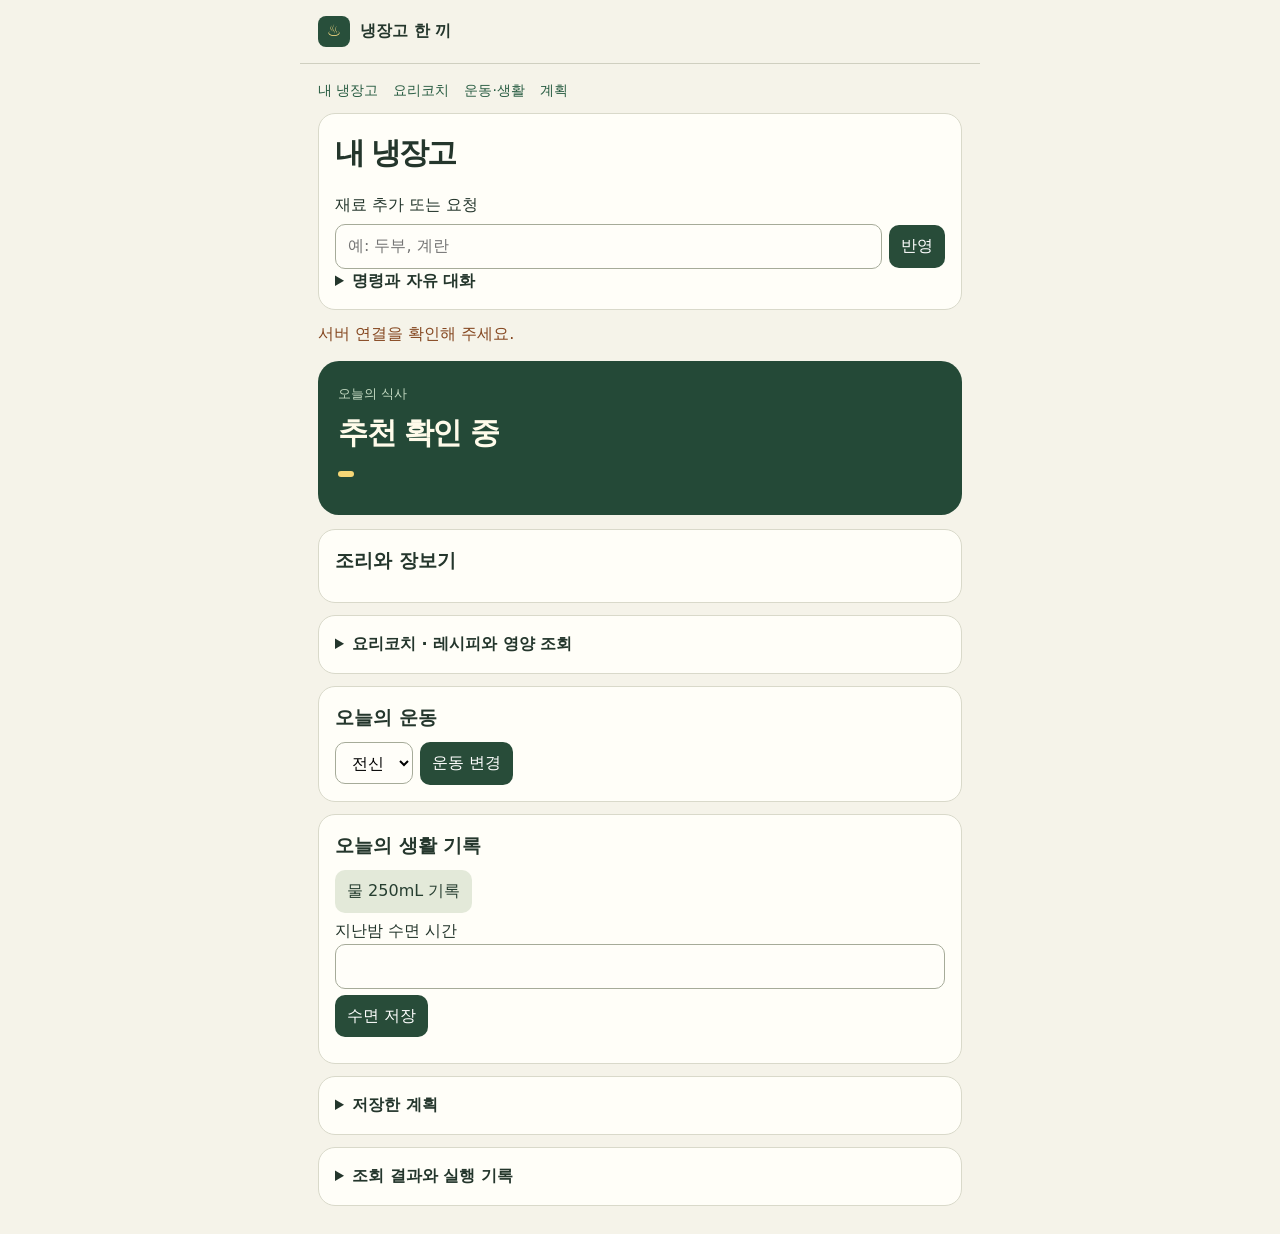
==== fridge_agent/index.html @ 01d54bc4 "모바일 식사 카드, 조리·운동·생활 기록과 실제 화면 예시 추가" ====
<!doctype html><html lang="ko"><meta charset="utf-8"><meta name="viewport" content="width=device-width,initial-scale=1"><meta name="theme-color" content="#264939"><title>냉장고 한 끼</title>
<style>
*{box-sizing:border-box}body{margin:0;background:#f5f3e9;color:#24362c;font:16px/1.55 system-ui,sans-serif;word-break:keep-all}main,header{width:min(100%,680px);margin:auto;padding:16px 18px}header{display:flex;align-items:center;gap:10px;border-bottom:1px solid #cfcfc0;font-weight:750}header span{background:#284f3b;color:#ffdf86;padding:3px 9px;border-radius:8px}h1,h2,h3,p{margin:0 0 10px}h1{font-size:30px;letter-spacing:-2px}h2{font-size:19px}button,input,select{font:inherit;border-radius:10px;padding:9px 12px;min-height:42px}button{border:0;background:#284c39;color:#fff;cursor:pointer}button:disabled{opacity:.55}input,select{max-width:100%;min-width:0;border:1px solid #a6ab99;background:#fffef9}label{display:block;margin:6px 0}label input:not([type=checkbox]){display:block;width:100%}.row,#chips,#links{display:flex;gap:7px;flex-wrap:wrap;align-items:center}.row input{flex:1}section.card,details.panel{background:#fffef8;border:1px solid #d9d9ca;border-radius:17px;padding:16px;margin:12px 0}summary{cursor:pointer;font-weight:700}.hero{background:#244937;color:#fffbea;border-radius:21px;padding:20px;margin:14px 0}.hero small{color:#c5dbc3}.hero h2{font-size:30px;letter-spacing:-1.5px;margin:4px 0}.hero b{display:inline-block;background:#f6d776;color:#273525;border-radius:6px;padding:3px 8px;font-size:14px}.hero p{margin:10px 0 0}.chip{background:#e8edde;color:#284638;padding:4px 10px;border-radius:20px;font-size:14px}a{color:#285c42}#links a{padding:4px}#result{white-space:pre-wrap;overflow-wrap:anywhere;font-size:13px}nav{display:flex;gap:15px;flex-wrap:wrap;font-size:14px}nav a{text-decoration:none}#feedback{color:#854720}details[open]>summary{margin-bottom:10px}button.secondary{background:#e3e9d9;color:#263e30}input[type=checkbox]{min-height:auto}section,details{scroll-margin:12px}
</style>
<header><span aria-hidden="true">♨</span>냉장고 한 끼</header><main>
<nav><a href="#pantry">내 냉장고</a><a href="#coach">요리코치</a><a href="#wellness">운동·생활</a><a href="#schedule">계획</a></nav>
<section id="pantry" class="card"><h1>내 냉장고</h1><div id="chips"></div>
<form id="form"><label for="entry">재료 추가 또는 요청</label><div class="row"><input id="entry" placeholder="예: 두부, 계란" required><button>반영</button></div></form>
<details><summary>명령과 자유 대화</summary><p>삭제 달걀 · 시간 20 · 외식 · 집밥 · 대체 양파 · 레시피 달걀찜 · 식품영양 두부</p><label><input type="checkbox" id="natural"> 자유 대화 (서버 모델 키 필요)</label></details></section>
<p id="feedback" role="status"></p>
<article class="hero"><small>오늘의 식사</small><h2 id="meal">추천 확인 중</h2><b id="metrics" hidden></b><p id="mealNote"></p></article>
<section class="card" id="mealActions"><h2>조리와 장보기</h2><p id="guide"></p><div id="links"></div><form id="cookForm" hidden><div class="row"><label>조리 인분 <input name="servings" type="number" min="1" max="20" value="1" required></label><label>실제 시간(분) <input name="minutes" type="number" min="1" max="600" required></label><button>조리 완료</button></div></form><div id="eatActions"></div></section>
<details class="panel"><summary>요리코치 · 레시피와 영양 조회</summary><form id="coach"><h2>요리코치</h2><label>먹고 싶은 메뉴 <input name="dish" placeholder="달걀찜" required></label>
<label>먼저 쓸 재료 <input name="ingredient" placeholder="달걀" required></label>
<label>제품 바코드 (선택) <input name="barcode" inputmode="numeric" pattern="[0-9]{8,14}"></label>
<button>조리법과 영양 확인</button></form><section id="cooking" aria-live="polite"></section>
</details>
<section class="card" id="wellness"><h2>오늘의 운동</h2><p id="routine"></p><form id="training" class="row"><select id="focus" aria-label="운동 부위"><option>전신</option><option>코어</option><option>상체</option><option>하체</option></select><button>운동 변경</button></form></section>
<section class="card"><h2>오늘의 생활 기록</h2><p id="water"></p><button id="drink" class="secondary">물 250mL 기록</button><form id="sleepForm"><label>지난밤 수면 시간 <input name="hours" type="number" min="0" max="24" step="0.5" required></label><button>수면 저장</button></form><p id="journal"></p></section>
<details class="panel"><summary>저장한 계획</summary><section><h2>저장한 계획</h2><form id="schedule"><label>날짜 <input type="date" id="day" required></label><label>시작 <input type="time" id="start" required></label><label>종료 <input type="time" id="end" required></label><button>현재 계획 저장</button></form><div id="saved"></div><p id="notice" role="status"></p></section>
</details><details class="panel"><summary>조회 결과와 실행 기록</summary><pre id="result"></pre></details></main><script>
document.querySelector("nav").addEventListener("click",event=>{
 const href=event.target.closest("a")?.getAttribute("href");
 if(href){const panel=document.querySelector(href)?.closest("details");if(panel)panel.open=true}
});
let currentPlan;
async function request(path,method="GET",body){
 const r=await fetch(path,{method,headers:{"Content-Type":"application/json"},body:body&&JSON.stringify(body)});
 if(!r.ok)throw Error("계획 처리 실패");
 return r.status===204?null:r.json();
}
async function refresh(){
 const rows=await request("/api/plans");saved.replaceChildren();
 for(const row of rows){
  const line=document.createElement("p");line.textContent=row.trip_date+" "+row.start_time+"–"+row.end_time+" "+row.title+" ";
  for(const action of ["수정","삭제"]){
   const button=document.createElement("button");button.textContent=action;
   button.onclick=async()=>{try{
    if(action==="삭제"){await request("/api/plans/"+row.id,"DELETE")}
    else {const title=prompt("계획 이름",row.title);if(!title)return;await request("/api/plans/"+row.id,"PATCH",{title})}
    await refresh();
   }catch(e){notice.textContent=e.message}};
   line.append(button);
  }saved.append(line);
 }
}
schedule.onsubmit=async e=>{e.preventDefault();if(!currentPlan||end.value<=start.value){notice.textContent="계획과 시간 범위를 확인하세요.";return}
 try{const r=await request("/api/plans","POST",{title:currentPlan.메뉴||"생활 계획",trip_date:day.value,start_time:start.value,end_time:end.value,items:[currentPlan]});
 notice.textContent=r.overlaps.length?"저장됨 · 겹치는 일정이 있습니다.":"저장됨";await refresh()}catch(e){notice.textContent=e.message}};
refresh().catch(e=>notice.textContent=e.message);

coach.onsubmit=async event=>{
 event.preventDefault();
 const parts=Array.from(new FormData(coach).values(),value=>value.trim()).filter(Boolean);
 try{await send("요리코치 "+parts.join(" / "))}catch{result.textContent="서버 연결을 확인해 주세요."}
};
function showSteps(plan){
 cooking.replaceChildren();
 const steps=(plan["조리 단계"]||[]).filter(step=>step.trim());
 if(!steps.length)return;
 let index=0;
 const heading=document.createElement("h3"),step=document.createElement("p");
 const previous=document.createElement("button"),next=document.createElement("button");
 previous.textContent="이전";next.textContent="다음";
 function render(){heading.textContent=plan.메뉴+" · "+(index+1)+"/"+steps.length;step.textContent=steps[index];previous.disabled=index===0;next.disabled=index===steps.length-1}
 previous.onclick=()=>{index--;render()};next.onclick=()=>{index++;render()};
 cooking.append(heading,step,previous,next);render();
}
let pending=false;
function renderHome(data){
 const plan=data.계획, dayLog=data["오늘 기록"]||{};
 chips.replaceChildren();
 for(const item of data.냉장고){const chip=document.createElement("span");chip.className="chip";chip.textContent=item;chips.append(chip)}
 meal.textContent=plan.메뉴 || (plan["남은 음식 우선"]?"남은 음식 먼저":plan.조회?"조회 결과":plan.안내||"오늘의 계획");
 const facts=[];if(plan["조리시간(분)"]!=null)facts.push(plan["조리시간(분)"]+"분");
 if(plan["예상 kcal"]!=null)facts.push("1인분 약 "+plan["예상 kcal"]+" kcal");
 metrics.hidden=!facts.length;metrics.style.display=facts.length?"inline-block":"none";metrics.textContent=facts.join(" · ");
 mealNote.textContent=plan.부족분?.length?"필요한 재료 · "+plan.부족분.join(", "):plan.상태||"";
 guide.textContent=plan.조리법||"";
 cookForm.hidden=plan.상태!=="재료 보유";if(!cookForm.hidden)cookForm.elements.minutes.value=plan["조리시간(분)"];
 eatActions.replaceChildren();
 for(const [title,count] of Object.entries(data["남은 음식"]||{})){const b=document.createElement("button");b.textContent=title+" "+count+"인분 남음 · 1인분 먹음";b.onclick=()=>send("섭취 "+title);eatActions.append(b)}
 routine.textContent=plan.운동||"재료와 식사 계획을 확인하면 운동을 추천합니다.";
 water.textContent="물 · "+(dayLog.water_ml==null?"미기록":dayLog.water_ml+" mL");
 journal.textContent="수면 · "+(dayLog.sleep_hours==null?"미기록":dayLog.sleep_hours+"시간")+"  /  섭취 · "+(dayLog.eaten||[]).length+"인분";
 if(plan.조회)result.parentElement.open=true;
}
training.onsubmit=e=>{e.preventDefault();send("부위 "+focusSelect.value)};
const focusSelect=document.querySelector("#focus");
drink.onclick=()=>send("물 250");
sleepForm.onsubmit=e=>{e.preventDefault();send("수면 "+sleepForm.elements.hours.value)};
cookForm.onsubmit=e=>{e.preventDefault();send("조리 "+cookForm.elements.servings.value+"인분 "+cookForm.elements.minutes.value+"분")};
async function send(message){
 if(pending)return;pending=true;feedback.textContent="확인 중…";try{
 cooking.replaceChildren();
 result.textContent="계획을 확인하고 있습니다…";
 const response=await fetch('/api/chat',{method:'POST',headers:{'Content-Type':'application/json'},body:JSON.stringify({message})});
 const data=await response.json();links.replaceChildren();
 if(!response.ok){feedback.textContent=String(data.detail);return} renderHome(data);feedback.textContent="";
 showSteps(data.계획);currentPlan=structuredClone(data.계획);const p=data.계획;const urls={유튜브:p.유튜브,인스타그램:p.인스타그램,...p.쿠팡};delete p.유튜브;delete p.인스타그램;delete p.쿠팡;
 result.textContent=JSON.stringify(data,null,2);
 for(const [label,url] of Object.entries(urls)){if(!url)continue;const a=document.createElement('a');a.href=url;a.textContent=label+' 검색';links.append(a)}
 }catch{feedback.textContent="서버 연결을 확인해 주세요."}finally{pending=false}
}
form.onsubmit=async e=>{e.preventDefault();let s=entry.value.trim();if(!s)return;
 if(!natural.checked&&!/^(추가|삭제|시간|부위|목표|추천|물|수면|요리코치|레시피|식품영양|검색|영양|외식|집밥|메뉴|대체|조리|섭취|도움말)( |$)/.test(s))s='추가 '+s;
 try{await send(s);entry.value=''}catch{result.textContent='서버 연결을 확인해 주세요.'}};
send('추천').catch(()=>result.textContent='서버 연결을 확인해 주세요.');
</script></html>
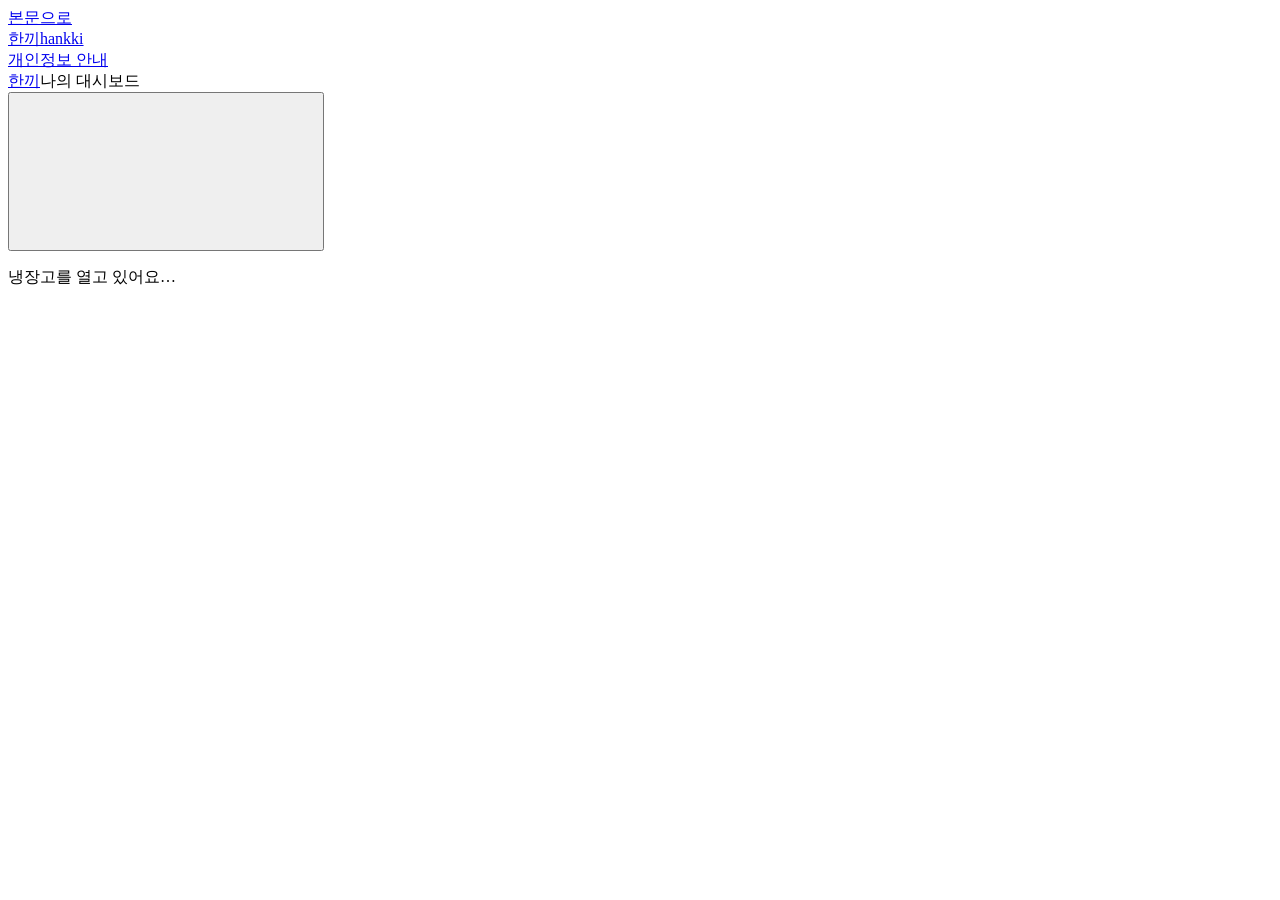
==== commit 12268223: "Implement 한끼 pantry, meal and fitness agents with Android client and system validation" ====
--- a/fridge_agent/index.html
+++ b/fridge_agent/index.html
@@ -1,109 +1,44 @@
-<!doctype html><html lang="ko"><meta charset="utf-8"><meta name="viewport" content="width=device-width,initial-scale=1"><meta name="theme-color" content="#264939"><title>냉장고 한 끼</title>
-<style>
-*{box-sizing:border-box}body{margin:0;background:#f5f3e9;color:#24362c;font:16px/1.55 system-ui,sans-serif;word-break:keep-all}main,header{width:min(100%,680px);margin:auto;padding:16px 18px}header{display:flex;align-items:center;gap:10px;border-bottom:1px solid #cfcfc0;font-weight:750}header span{background:#284f3b;color:#ffdf86;padding:3px 9px;border-radius:8px}h1,h2,h3,p{margin:0 0 10px}h1{font-size:30px;letter-spacing:-2px}h2{font-size:19px}button,input,select{font:inherit;border-radius:10px;padding:9px 12px;min-height:42px}button{border:0;background:#284c39;color:#fff;cursor:pointer}button:disabled{opacity:.55}input,select{max-width:100%;min-width:0;border:1px solid #a6ab99;background:#fffef9}label{display:block;margin:6px 0}label input:not([type=checkbox]){display:block;width:100%}.row,#chips,#links{display:flex;gap:7px;flex-wrap:wrap;align-items:center}.row input{flex:1}section.card,details.panel{background:#fffef8;border:1px solid #d9d9ca;border-radius:17px;padding:16px;margin:12px 0}summary{cursor:pointer;font-weight:700}.hero{background:#244937;color:#fffbea;border-radius:21px;padding:20px;margin:14px 0}.hero small{color:#c5dbc3}.hero h2{font-size:30px;letter-spacing:-1.5px;margin:4px 0}.hero b{display:inline-block;background:#f6d776;color:#273525;border-radius:6px;padding:3px 8px;font-size:14px}.hero p{margin:10px 0 0}.chip{background:#e8edde;color:#284638;padding:4px 10px;border-radius:20px;font-size:14px}a{color:#285c42}#links a{padding:4px}#result{white-space:pre-wrap;overflow-wrap:anywhere;font-size:13px}nav{display:flex;gap:15px;flex-wrap:wrap;font-size:14px}nav a{text-decoration:none}#feedback{color:#854720}details[open]>summary{margin-bottom:10px}button.secondary{background:#e3e9d9;color:#263e30}input[type=checkbox]{min-height:auto}section,details{scroll-margin:12px}
-</style>
-<header><span aria-hidden="true">♨</span>냉장고 한 끼</header><main>
-<nav><a href="#pantry">내 냉장고</a><a href="#coach">요리코치</a><a href="#wellness">운동·생활</a><a href="#schedule">계획</a></nav>
-<section id="pantry" class="card"><h1>내 냉장고</h1><div id="chips"></div>
-<form id="form"><label for="entry">재료 추가 또는 요청</label><div class="row"><input id="entry" placeholder="예: 두부, 계란" required><button>반영</button></div></form>
-<details><summary>명령과 자유 대화</summary><p>삭제 달걀 · 시간 20 · 외식 · 집밥 · 대체 양파 · 레시피 달걀찜 · 식품영양 두부</p><label><input type="checkbox" id="natural"> 자유 대화 (서버 모델 키 필요)</label></details></section>
-<p id="feedback" role="status"></p>
-<article class="hero"><small>오늘의 식사</small><h2 id="meal">추천 확인 중</h2><b id="metrics" hidden></b><p id="mealNote"></p></article>
-<section class="card" id="mealActions"><h2>조리와 장보기</h2><p id="guide"></p><div id="links"></div><form id="cookForm" hidden><div class="row"><label>조리 인분 <input name="servings" type="number" min="1" max="20" value="1" required></label><label>실제 시간(분) <input name="minutes" type="number" min="1" max="600" required></label><button>조리 완료</button></div></form><div id="eatActions"></div></section>
-<details class="panel"><summary>요리코치 · 레시피와 영양 조회</summary><form id="coach"><h2>요리코치</h2><label>먹고 싶은 메뉴 <input name="dish" placeholder="달걀찜" required></label>
-<label>먼저 쓸 재료 <input name="ingredient" placeholder="달걀" required></label>
-<label>제품 바코드 (선택) <input name="barcode" inputmode="numeric" pattern="[0-9]{8,14}"></label>
-<button>조리법과 영양 확인</button></form><section id="cooking" aria-live="polite"></section>
-</details>
-<section class="card" id="wellness"><h2>오늘의 운동</h2><p id="routine"></p><form id="training" class="row"><select id="focus" aria-label="운동 부위"><option>전신</option><option>코어</option><option>상체</option><option>하체</option></select><button>운동 변경</button></form></section>
-<section class="card"><h2>오늘의 생활 기록</h2><p id="water"></p><button id="drink" class="secondary">물 250mL 기록</button><form id="sleepForm"><label>지난밤 수면 시간 <input name="hours" type="number" min="0" max="24" step="0.5" required></label><button>수면 저장</button></form><p id="journal"></p></section>
-<details class="panel"><summary>저장한 계획</summary><section><h2>저장한 계획</h2><form id="schedule"><label>날짜 <input type="date" id="day" required></label><label>시작 <input type="time" id="start" required></label><label>종료 <input type="time" id="end" required></label><button>현재 계획 저장</button></form><div id="saved"></div><p id="notice" role="status"></p></section>
-</details><details class="panel"><summary>조회 결과와 실행 기록</summary><pre id="result"></pre></details></main><script>
-document.querySelector("nav").addEventListener("click",event=>{
- const href=event.target.closest("a")?.getAttribute("href");
- if(href){const panel=document.querySelector(href)?.closest("details");if(panel)panel.open=true}
-});
-let currentPlan;
-async function request(path,method="GET",body){
- const r=await fetch(path,{method,headers:{"Content-Type":"application/json"},body:body&&JSON.stringify(body)});
- if(!r.ok)throw Error("계획 처리 실패");
- return r.status===204?null:r.json();
-}
-async function refresh(){
- const rows=await request("/api/plans");saved.replaceChildren();
- for(const row of rows){
-  const line=document.createElement("p");line.textContent=row.trip_date+" "+row.start_time+"–"+row.end_time+" "+row.title+" ";
-  for(const action of ["수정","삭제"]){
-   const button=document.createElement("button");button.textContent=action;
-   button.onclick=async()=>{try{
-    if(action==="삭제"){await request("/api/plans/"+row.id,"DELETE")}
-    else {const title=prompt("계획 이름",row.title);if(!title)return;await request("/api/plans/"+row.id,"PATCH",{title})}
-    await refresh();
-   }catch(e){notice.textContent=e.message}};
-   line.append(button);
-  }saved.append(line);
- }
-}
-schedule.onsubmit=async e=>{e.preventDefault();if(!currentPlan||end.value<=start.value){notice.textContent="계획과 시간 범위를 확인하세요.";return}
- try{const r=await request("/api/plans","POST",{title:currentPlan.메뉴||"생활 계획",trip_date:day.value,start_time:start.value,end_time:end.value,items:[currentPlan]});
- notice.textContent=r.overlaps.length?"저장됨 · 겹치는 일정이 있습니다.":"저장됨";await refresh()}catch(e){notice.textContent=e.message}};
-refresh().catch(e=>notice.textContent=e.message);
-
-coach.onsubmit=async event=>{
- event.preventDefault();
- const parts=Array.from(new FormData(coach).values(),value=>value.trim()).filter(Boolean);
- try{await send("요리코치 "+parts.join(" / "))}catch{result.textContent="서버 연결을 확인해 주세요."}
-};
-function showSteps(plan){
- cooking.replaceChildren();
- const steps=(plan["조리 단계"]||[]).filter(step=>step.trim());
- if(!steps.length)return;
- let index=0;
- const heading=document.createElement("h3"),step=document.createElement("p");
- const previous=document.createElement("button"),next=document.createElement("button");
- previous.textContent="이전";next.textContent="다음";
- function render(){heading.textContent=plan.메뉴+" · "+(index+1)+"/"+steps.length;step.textContent=steps[index];previous.disabled=index===0;next.disabled=index===steps.length-1}
- previous.onclick=()=>{index--;render()};next.onclick=()=>{index++;render()};
- cooking.append(heading,step,previous,next);render();
-}
-let pending=false;
-function renderHome(data){
- const plan=data.계획, dayLog=data["오늘 기록"]||{};
- chips.replaceChildren();
- for(const item of data.냉장고){const chip=document.createElement("span");chip.className="chip";chip.textContent=item;chips.append(chip)}
- meal.textContent=plan.메뉴 || (plan["남은 음식 우선"]?"남은 음식 먼저":plan.조회?"조회 결과":plan.안내||"오늘의 계획");
- const facts=[];if(plan["조리시간(분)"]!=null)facts.push(plan["조리시간(분)"]+"분");
- if(plan["예상 kcal"]!=null)facts.push("1인분 약 "+plan["예상 kcal"]+" kcal");
- metrics.hidden=!facts.length;metrics.style.display=facts.length?"inline-block":"none";metrics.textContent=facts.join(" · ");
- mealNote.textContent=plan.부족분?.length?"필요한 재료 · "+plan.부족분.join(", "):plan.상태||"";
- guide.textContent=plan.조리법||"";
- cookForm.hidden=plan.상태!=="재료 보유";if(!cookForm.hidden)cookForm.elements.minutes.value=plan["조리시간(분)"];
- eatActions.replaceChildren();
- for(const [title,count] of Object.entries(data["남은 음식"]||{})){const b=document.createElement("button");b.textContent=title+" "+count+"인분 남음 · 1인분 먹음";b.onclick=()=>send("섭취 "+title);eatActions.append(b)}
- routine.textContent=plan.운동||"재료와 식사 계획을 확인하면 운동을 추천합니다.";
- water.textContent="물 · "+(dayLog.water_ml==null?"미기록":dayLog.water_ml+" mL");
- journal.textContent="수면 · "+(dayLog.sleep_hours==null?"미기록":dayLog.sleep_hours+"시간")+"  /  섭취 · "+(dayLog.eaten||[]).length+"인분";
- if(plan.조회)result.parentElement.open=true;
-}
-training.onsubmit=e=>{e.preventDefault();send("부위 "+focusSelect.value)};
-const focusSelect=document.querySelector("#focus");
-drink.onclick=()=>send("물 250");
-sleepForm.onsubmit=e=>{e.preventDefault();send("수면 "+sleepForm.elements.hours.value)};
-cookForm.onsubmit=e=>{e.preventDefault();send("조리 "+cookForm.elements.servings.value+"인분 "+cookForm.elements.minutes.value+"분")};
-async function send(message){
- if(pending)return;pending=true;feedback.textContent="확인 중…";try{
- cooking.replaceChildren();
- result.textContent="계획을 확인하고 있습니다…";
- const response=await fetch('/api/chat',{method:'POST',headers:{'Content-Type':'application/json'},body:JSON.stringify({message})});
- const data=await response.json();links.replaceChildren();
- if(!response.ok){feedback.textContent=String(data.detail);return} renderHome(data);feedback.textContent="";
- showSteps(data.계획);currentPlan=structuredClone(data.계획);const p=data.계획;const urls={유튜브:p.유튜브,인스타그램:p.인스타그램,...p.쿠팡};delete p.유튜브;delete p.인스타그램;delete p.쿠팡;
- result.textContent=JSON.stringify(data,null,2);
- for(const [label,url] of Object.entries(urls)){if(!url)continue;const a=document.createElement('a');a.href=url;a.textContent=label+' 검색';links.append(a)}
- }catch{feedback.textContent="서버 연결을 확인해 주세요."}finally{pending=false}
-}
-form.onsubmit=async e=>{e.preventDefault();let s=entry.value.trim();if(!s)return;
- if(!natural.checked&&!/^(추가|삭제|시간|부위|목표|추천|물|수면|요리코치|레시피|식품영양|검색|영양|외식|집밥|메뉴|대체|조리|섭취|도움말)( |$)/.test(s))s='추가 '+s;
- try{await send(s);entry.value=''}catch{result.textContent='서버 연결을 확인해 주세요.'}};
-send('추천').catch(()=>result.textContent='서버 연결을 확인해 주세요.');
-</script></html>
+<!doctype html>
+<html lang="ko">
+  <head>
+    <meta charset="utf-8" />
+    <meta name="viewport" content="width=device-width,initial-scale=1,viewport-fit=cover" />
+    <meta name="theme-color" content="#173e32" />
+    <title>한끼 · 냉장고 생활 코치</title>
+    <link rel="icon" href="/static/mark.svg" />
+    <link rel="stylesheet" href="/static/app.css" />
+    <script defer src="/static/app.js"></script>
+    <script defer src="/static/interactions.js"></script>
+  </head>
+  <body>
+    <a class="skip" href="#main">본문으로</a>
+    <aside id="side">
+      <a class="brand" href="#today"><img src="/static/mark.svg" alt="" />한끼<span>hankki</span></a>
+      <nav id="side-nav" aria-label="주 메뉴"></nav>
+      <div class="side-foot"><a href="/privacy">개인정보 안내</a></div>
+    </aside>
+    <div class="shell">
+      <header class="top">
+        <a class="brand mobile-brand" href="#today"><img src="/static/mark.svg" alt="" />한끼</a
+        ><span id="crumb">나의 대시보드</span>
+        <div class="top-actions">
+          <span id="date"></span
+          ><button class="iconbtn" data-do="settings" aria-label="나의 식단 및 운동 설정">
+            <svg class="ic"><use href="/static/icons.svg#i-sliders-horizontal" /></svg>
+          </button>
+        </div>
+      </header>
+      <main id="main" tabindex="-1"><p role="status">냉장고를 열고 있어요…</p></main>
+    </div>
+    <nav id="mobile-nav" aria-label="하단 메뉴"></nav>
+    <dialog id="sheet" aria-labelledby="sheet-title">
+      <div class="sheet-head">
+        <h2 id="sheet-title"></h2>
+        <button class="iconbtn" data-do="close" aria-label="닫기">×</button>
+      </div>
+      <div id="sheet-body"></div>
+    </dialog>
+    <div id="toast" role="status" aria-live="polite"></div>
+    <noscript>재료를 입력하고 추천을 받으려면 JavaScript를 켜 주세요.</noscript>
+  </body>
+</html>
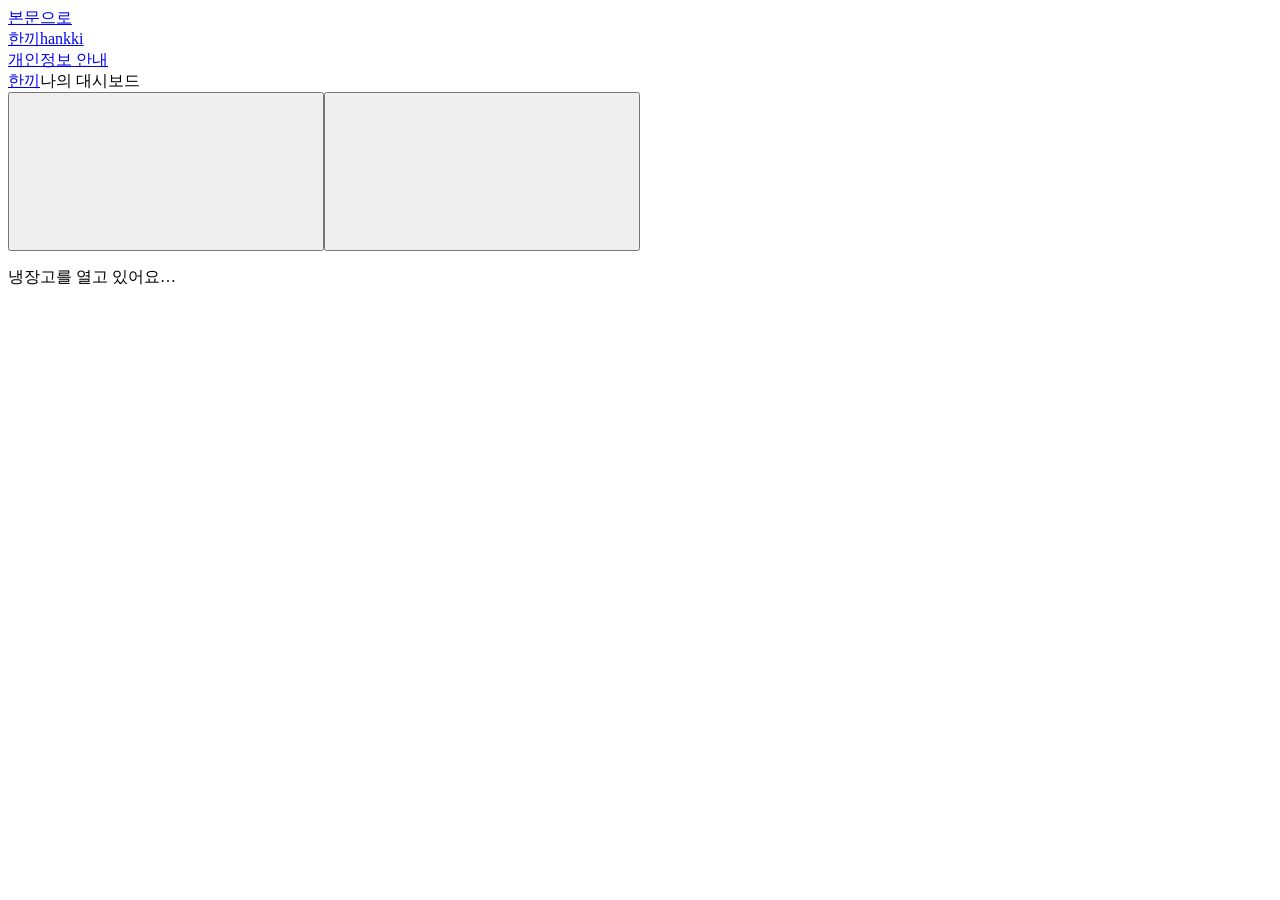
==== commit 0377625e: "레시피 106종, 운동 모드(실제 시연 사진), 메뉴·종류 이해, 첫 실행 튜토리얼, 외부 사용자 점검 반영 - 레시피 40 → 106종, USDA SR Legacy 영양 참조 2" ====
--- a/fridge_agent/index.html
+++ b/fridge_agent/index.html
@@ -9,6 +9,13 @@
     <link rel="stylesheet" href="/static/app.css" />
     <script defer src="/static/app.js"></script>
     <script defer src="/static/interactions.js"></script>
+    <script defer src="/static/scene.js"></script>
+    <script defer src="/static/cook.js"></script>
+    <script defer src="/static/agent.js"></script>
+    <script defer src="/static/figure.js"></script>
+    <script defer src="/static/workout.js"></script>
+    <script defer src="/static/reminders.js"></script>
+    <script defer src="/static/onboarding.js"></script>
   </head>
   <body>
     <a class="skip" href="#main">본문으로</a>
@@ -23,6 +30,8 @@
         ><span id="crumb">나의 대시보드</span>
         <div class="top-actions">
           <span id="date"></span
+          ><button class="iconbtn" data-do="tour" aria-label="사용법 보기">
+            <svg class="ic"><use href="/static/icons.svg#i-circle-help" /></svg></button
           ><button class="iconbtn" data-do="settings" aria-label="나의 식단 및 운동 설정">
             <svg class="ic"><use href="/static/icons.svg#i-sliders-horizontal" /></svg>
           </button>
